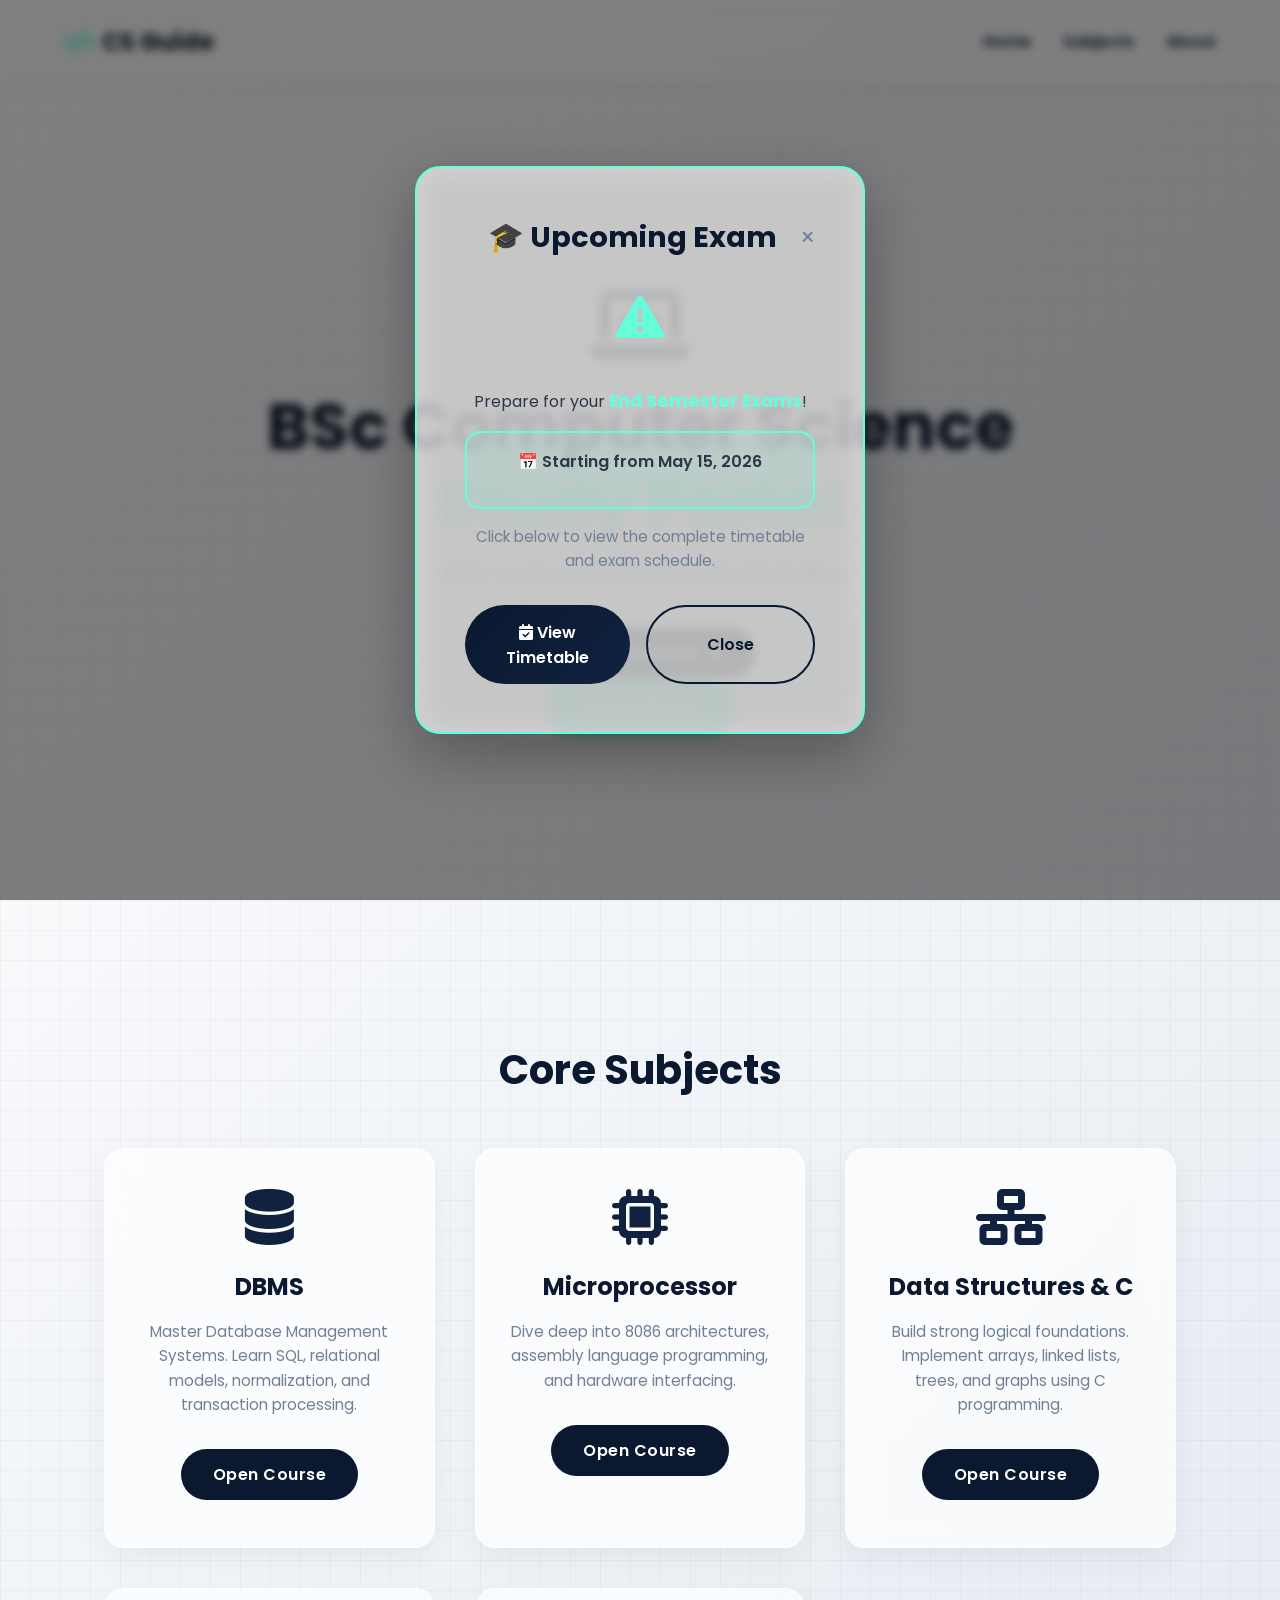
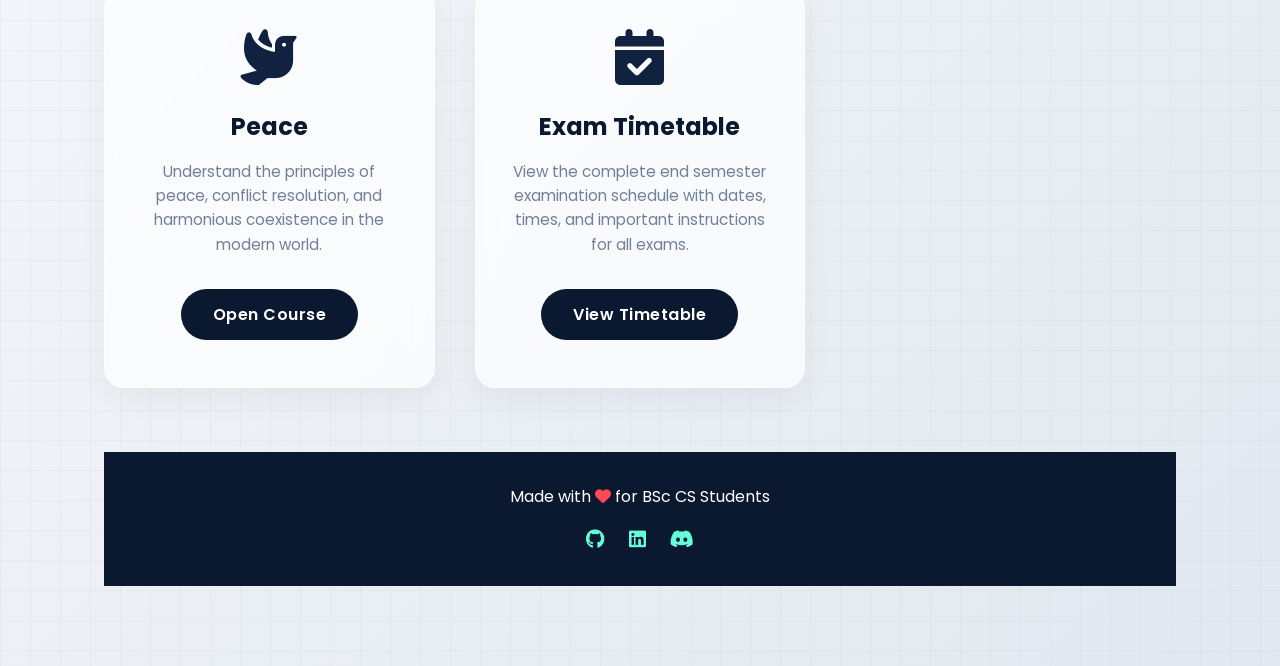
==== index.html @ b163d726 "Add files via upload" ====
<!DOCTYPE html>
<html lang="en">
<head>
    <meta charset="UTF-8">
    <meta name="viewport" content="width=device-width, initial-scale=1.0">
    <title>BSc CS Study Portal</title>
    
    <!-- Google Fonts: Poppins -->
    <link href="https://fonts.googleapis.com/css2?family=Poppins:wght@300;400;600;700&display=swap" rel="stylesheet">
    
    <!-- Font Awesome for Icons -->
    <link rel="stylesheet" href="https://cdnjs.cloudflare.com/ajax/libs/font-awesome/6.4.0/css/all.min.css">
    
    <!-- PWA Manifest -->
    <link rel="manifest" href="manifest.json">
    <meta name="theme-color" content="#0a192f">

    <style>
        /* --- CSS VARIABLES --- */
        :root {
            --primary-dark: #0a192f;   /* Deep Navy Blue */
            --primary-light: #112240;
            --accent: #64ffda;         /* Teal / Cyan */
            --text-main: #2d3748;
            --text-light: #718096;
            --bg-gradient-start: #ffffff;
            --bg-gradient-end: #e2e8f0;
            --glass-bg: rgba(255, 255, 255, 0.7);
            --glass-border: rgba(255, 255, 255, 0.5);
        }

        /* --- BASE STYLES & RESET --- */
        * {
            margin: 0;
            padding: 0;
            box-sizing: border-box;
            font-family: 'Poppins', sans-serif;
            scroll-behavior: smooth;
        }

        body {
            color: var(--text-main);
            /* Light gradient + subtle grid pattern */
            background: linear-gradient(135deg, var(--bg-gradient-start), var(--bg-gradient-end));
            position: relative;
            overflow-x: hidden;
        }

        /* Subtle Background Grid Pattern */
        body::before {
            content: '';
            position: absolute;
            top: 0; left: 0; right: 0; bottom: 0;
            background-image: 
                linear-gradient(rgba(10, 25, 47, 0.03) 1px, transparent 1px),
                linear-gradient(90deg, rgba(10, 25, 47, 0.03) 1px, transparent 1px);
            background-size: 30px 30px;
            z-index: -1;
        }

        a {
            text-decoration: none;
            color: inherit;
        }

        /* --- NAVBAR --- */
        nav {
            position: fixed;
            width: 100%;
            top: 0;
            z-index: 1000;
            display: flex;
            justify-content: space-between;
            align-items: center;
            padding: 1.5rem 5%;
            /* Glassmorphism Effect */
            background: var(--glass-bg);
            backdrop-filter: blur(10px);
            border-bottom: 1px solid var(--glass-border);
            box-shadow: 0 4px 6px rgba(0, 0, 0, 0.05);
            transition: all 0.3s ease;
        }

        .logo {
            font-size: 1.5rem;
            font-weight: 700;
            color: var(--primary-dark);
            display: flex;
            align-items: center;
            gap: 0.5rem;
        }

        .logo i {
            color: var(--accent);
            text-shadow: 0 0 5px rgba(100, 255, 218, 0.5);
        }

        .nav-links {
            display: flex;
            list-style: none;
            gap: 2rem;
        }

        .nav-links a {
            font-weight: 600;
            color: var(--primary-dark);
            position: relative;
            transition: color 0.3s;
        }

        .nav-links a:hover {
            color: var(--accent);
        }

        .install-btn {
            display: inline-block;
            background: var(--accent);
            color: #ffffff;
            border: none;
            padding: 1rem 2.5rem;
            border-radius: 50px;
            font-size: 1rem;
            font-weight: 700;
            cursor: pointer;
            transition: all 0.3s ease;
            box-shadow: 0 2px 6px rgba(0, 0, 0, 0.15);
        }

        .install-btn:hover {
            background: #52e3c2;
            transform: translateY(-2px);
            box-shadow: 0 4px 8px rgba(0, 0, 0, 0.15);
        }

        /* --- HERO SECTION --- */
        .hero {
            min-height: 100vh;
            display: flex;
            flex-direction: column;
            justify-content: center;
            align-items: center;
            text-align: center;
            padding: 0 20px;
            margin-top: 60px; /* Offset for fixed navbar */
        }

        .hero h1 {
            font-size: clamp(2.5rem, 5vw, 4.5rem);
            color: var(--primary-dark);
            margin-bottom: 1rem;
            line-height: 1.2;
        }

        .hero h1 span {
            color: var(--accent);
            text-shadow: 0 2px 10px rgba(100, 255, 218, 0.3);
        }

        .hero p {
            font-size: 1.2rem;
            color: var(--text-light);
            max-width: 600px;
            margin-bottom: 2.5rem;
        }

        .hero-icon {
            font-size: 5rem;
            color: var(--primary-dark);
            margin-bottom: 1.5rem;
            animation: float 3s ease-in-out infinite;
        }

        @keyframes float {
            0% { transform: translateY(0px); }
            50% { transform: translateY(-15px); }
            100% { transform: translateY(0px); }
        }

        /* --- SUBJECTS SECTION --- */
        .subjects {
            padding: 5rem 5%;
            max-width: 1200px;
            margin: 0 auto;
        }

        .section-title {
            text-align: center;
            font-size: 2.5rem;
            color: var(--primary-dark);
            margin-bottom: 3rem;
        }

        .card-container {
            display: grid;
            grid-template-columns: repeat(auto-fit, minmax(300px, 1fr));
            gap: 2.5rem;
        }

        /* Glassmorphism Cards */
        .card {
            background: var(--glass-bg);
            backdrop-filter: blur(16px);
            border: 1px solid var(--glass-border);
            border-radius: 20px;
            padding: 2.5rem 2rem;
            text-align: center;
            box-shadow: 0 10px 30px rgba(0, 0, 0, 0.05);
            transition: all 0.4s cubic-bezier(0.175, 0.885, 0.32, 1.275);
            opacity: 0; /* For scroll animation */
            transform: translateY(30px); /* For scroll animation */
        }

        /* Animation class added via JS */
        .card.show {
            opacity: 1;
            transform: translateY(0);
        }

        .card:hover {
            transform: translateY(-10px) scale(1.02);
            box-shadow: 0 20px 40px rgba(10, 25, 47, 0.1);
            border-color: var(--accent);
        }

        .card-icon {
            font-size: 3.5rem;
            color: var(--primary-light);
            margin-bottom: 1.5rem;
            transition: color 0.3s;
        }

        .card:hover .card-icon {
            color: var(--accent);
        }

        .card h3 {
            font-size: 1.5rem;
            color: var(--primary-dark);
            margin-bottom: 1rem;
        }

        .card p {
            color: var(--text-light);
            font-size: 0.95rem;
            margin-bottom: 2rem;
            line-height: 1.6;
            min-height: 70px;
        }

        /* --- BUTTONS --- */
        .btn {
            display: inline-block;
            background: var(--primary-dark);
            color: #ffffff;
            padding: 0.8rem 2rem;
            border-radius: 50px;
            font-weight: 600;
            letter-spacing: 0.5px;
            transition: all 0.3s ease;
            position: relative;
            overflow: hidden;
            z-index: 1;
        }

        .btn::before {
            content: '';
            position: absolute;
            top: 0; left: 0; width: 100%; height: 100%;
            background: linear-gradient(45deg, var(--primary-dark), var(--accent));
            z-index: -1;
            transition: opacity 0.3s ease;
            opacity: 0;
        }

        .btn:hover::before {
            opacity: 1;
        }

        .btn:hover {
            color: #ffffff;
            box-shadow: 0 5px 15px rgba(100, 255, 218, 0.4);
        }

        /* --- FOOTER --- */
        footer {
            background: var(--primary-dark);
            color: #ffffff;
            text-align: center;
            padding: 2rem 5%;
            margin-top: 4rem;
        }

        .social-links {
            margin-top: 1rem;
        }

        .social-links a {
            color: var(--accent);
            font-size: 1.2rem;
            margin: 0 10px;
            transition: transform 0.3s;
            display: inline-block;
        }

        .social-links a:hover {
            transform: translateY(-3px);
            color: #ffffff;
        }

        /* --- RESPONSIVE DESIGN --- */
        /* --- EXAM POPUP MODAL --- */
        .modal {
            display: none;
            position: fixed;
            z-index: 2000;
            left: 0;
            top: 0;
            width: 100%;
            height: 100%;
            background-color: rgba(0, 0, 0, 0.5);
            backdrop-filter: blur(5px);
            animation: fadeIn 0.3s ease-in;
        }

        @keyframes fadeIn {
            from { opacity: 0; }
            to { opacity: 1; }
        }

        .modal.show {
            display: flex;
            justify-content: center;
            align-items: center;
        }

        .modal-content {
            background: var(--glass-bg);
            backdrop-filter: blur(16px);
            border: 2px solid var(--accent);
            border-radius: 25px;
            padding: 3rem;
            max-width: 450px;
            width: 90%;
            text-align: center;
            box-shadow: 0 20px 60px rgba(0, 0, 0, 0.3);
            animation: slideIn 0.4s cubic-bezier(0.175, 0.885, 0.32, 1.275);
            position: relative;
        }

        @keyframes slideIn {
            from {
                transform: translateY(-50px);
                opacity: 0;
            }
            to {
                transform: translateY(0);
                opacity: 1;
            }
        }

        .modal-header {
            display: flex;
            justify-content: space-between;
            align-items: center;
            margin-bottom: 1.5rem;
        }

        .modal-title {
            font-size: 1.8rem;
            color: var(--primary-dark);
            font-weight: 700;
            margin: 0;
            flex-grow: 1;
        }

        .close-btn {
            background: none;
            border: none;
            font-size: 1.5rem;
            color: var(--text-light);
            cursor: pointer;
            transition: color 0.3s;
        }

        .close-btn:hover {
            color: var(--accent);
        }

        .modal-icon {
            font-size: 3rem;
            color: var(--accent);
            margin-bottom: 1rem;
            animation: pulse 1.5s ease-in-out infinite;
        }

        @keyframes pulse {
            0%, 100% { transform: scale(1); }
            50% { transform: scale(1.1); }
        }

        .modal-body {
            margin: 2rem 0;
        }

        .modal-body p {
            color: var(--text-main);
            font-size: 1rem;
            line-height: 1.6;
            margin-bottom: 1rem;
        }

        .modal-body .highlight {
            color: var(--accent);
            font-weight: 700;
            font-size: 1.1rem;
        }

        .modal-body .countdown {
            background: rgba(100, 255, 218, 0.1);
            border: 2px solid var(--accent);
            border-radius: 15px;
            padding: 1rem;
            margin: 1rem 0;
            font-weight: 600;
            color: var(--primary-dark);
        }

        .modal-footer {
            display: flex;
            gap: 1rem;
            margin-top: 2rem;
        }

        .modal-btn {
            flex: 1;
            padding: 0.9rem 1.5rem;
            border: none;
            border-radius: 50px;
            font-weight: 600;
            cursor: pointer;
            font-size: 1rem;
            transition: all 0.3s ease;
        }

        .modal-btn-primary {
            background: linear-gradient(135deg, var(--primary-dark), var(--primary-light));
            color: #ffffff;
        }

        .modal-btn-primary:hover {
            box-shadow: 0 8px 20px rgba(100, 255, 218, 0.4);
            transform: translateY(-2px);
        }

        .modal-btn-secondary {
            background: transparent;
            color: var(--primary-dark);
            border: 2px solid var(--primary-dark);
        }

        .modal-btn-secondary:hover {
            background: var(--primary-dark);
            color: #ffffff;
        }

        @media (max-width: 768px) {
            .nav-links {
                display: none; /* In a real app, you'd add a hamburger menu here */
            }
            .hero {
                padding-top: 80px;
            }
            .card-container {
                grid-template-columns: 1fr;
            }
            .modal-content {
                padding: 2rem;
                margin: 1rem;
            }
            .modal-title {
                font-size: 1.4rem;
            }
        }
    </style>
</head>
<body>

    <!-- Header / Navbar -->
    <nav>
        <div class="logo">
            <i class="fa-solid fa-code"></i> CS Guide
        </div>
        <ul class="nav-links">
            <li><a href="#home">Home</a></li>
            <li><a href="#subjects">Subjects</a></li>
            <li><a href="#about">About</a></li>
        </ul>
    </nav>

    <!-- Exam Notification Modal -->
    <div id="examModal" class="modal">
        <div class="modal-content">
            <div class="modal-header">
                <h2 class="modal-title">🎓 Upcoming Exam</h2>
                <button class="close-btn" onclick="closeExamModal()">&times;</button>
            </div>
            <div class="modal-icon">
                <i class="fa-solid fa-triangle-exclamation"></i>
            </div>
            <div class="modal-body">
                <p>Prepare for your <span class="highlight">End Semester Exams</span>!</p>
                <div class="countdown">
                    <p>📅 Starting from May 15, 2026</p>
                </div>
                <p style="font-size: 0.95rem; color: var(--text-light);">Click below to view the complete timetable and exam schedule.</p>
            </div>
            <div class="modal-footer">
                <a href="timetable.html" class="modal-btn modal-btn-primary">
                    <i class="fa-solid fa-calendar-check"></i> View Timetable
                </a>
                <button class="modal-btn modal-btn-secondary" onclick="closeExamModal()">Close</button>
            </div>
        </div>
    </div>

    <!-- Hero Section -->
    <section class="hero" id="home">
        <i class="fa-solid fa-laptop-code hero-icon"></i>
        <h1>BSc Computer Science <br><span>Study Portal</span></h1>
        <p>Refer to drive and plylist for deyail studies</p>
        <a href="#subjects" class="btn">Explore Courses <i class="fa-solid fa-arrow-down" style="margin-left: 8px;"></i></a>
        <button id="installBtn" class="install-btn"><i class="fa-solid fa-download"></i> Install App</button>
    </section>

    <!-- Main Subjects Section -->
    <section class="subjects" id="subjects">
        <h2 class="section-title">Core Subjects</h2>
        
        <div class="card-container">
            
            <!-- DBMS Card -->
            <div class="card">
                <i class="fa-solid fa-database card-icon"></i>
                <h3>DBMS</h3>
                <p>Master Database Management Systems. Learn SQL, relational models, normalization, and transaction processing.</p>
                <!-- Links to external page -->
                <a href="dbms.html" class="btn">Open Course</a>
            </div>

            <!-- Microprocessor Card -->
            <div class="card">
                <i class="fa-solid fa-microchip card-icon"></i>
                <h3>Microprocessor</h3>
                <p>Dive deep into 8086 architectures, assembly language programming, and hardware interfacing.</p>
                <!-- Links to external page -->
                <a href="micro.html" class="btn">Open Course</a>
            </div>

            <!-- Data Structures Card -->
            <div class="card">
                <i class="fa-solid fa-network-wired card-icon"></i>
                <h3>Data Structures & C</h3>
                <p>Build strong logical foundations. Implement arrays, linked lists, trees, and graphs using C programming.</p>
                <!-- Links to external page -->
                <a href="https://www.w3schools.com/dsa/index.php" class="btn">Open Course</a>
            </div>

            <!-- Peace Card -->
            <div class="card">
                <i class="fa-solid fa-dove card-icon"></i>
                <h3>Peace</h3>
                <p>Understand the principles of peace, conflict resolution, and harmonious coexistence in the modern world.</p>
                <!-- Links to PDF -->
                <a href="docs/peace.pdf" class="btn">Open Course</a>
            </div>

            <!-- Exam Timetable Card -->
            <div class="card">
                <i class="fa-solid fa-calendar-check card-icon"></i>
                <h3>Exam Timetable</h3>
                <p>View the complete end semester examination schedule with dates, times, and important instructions for all exams.</p>
                <!-- Links to timetable page -->
                <a href="timetable.html" class="btn">View Timetable</a>
            </div>

        </div>
    <footer id="about">
        <p>Made with <i class="fa-solid fa-heart" style="color: #ff4757;"></i> for BSc CS Students</p>
        <div class="social-links">
            <a href="#"><i class="fa-brands fa-github"></i></a>
            <a href="#"><i class="fa-brands fa-linkedin"></i></a>
            <a href="#"><i class="fa-brands fa-discord"></i></a>
        </div>
    </footer>

    <!-- JavaScript for Scroll Animations -->
    <script>
        // Modal Functions
        function openExamModal() {
            document.getElementById('examModal').classList.add('show');
        }

        function closeExamModal() {
            document.getElementById('examModal').classList.remove('show');
            // Store in localStorage so it doesn't show again for 24 hours
            localStorage.setItem('examModalClosed', new Date().getTime());
        }

        // Close modal when clicking outside the modal content
        window.onclick = function(event) {
            const modal = document.getElementById('examModal');
            if (event.target === modal) {
                closeExamModal();
            }
        }

        // Show modal on page load (if not closed in last 24 hours)
        window.addEventListener('load', function() {
            const lastClosed = localStorage.getItem('examModalClosed');
            const now = new Date().getTime();
            const twentyFourHours = 24 * 60 * 60 * 1000;

            // Show modal if it hasn't been closed or if 24 hours have passed
            if (!lastClosed || (now - lastClosed) > twentyFourHours) {
                openExamModal();
            }
        });

        // Intersection Observer to trigger fade-in animations on scroll
        const observer = new IntersectionObserver((entries) => {
            entries.forEach(entry => {
                if (entry.isIntersecting) {
                    entry.target.classList.add('show');
                }
            });
        }, {
            threshold: 0.1 // Triggers when 10% of the element is visible
        });

        const cards = document.querySelectorAll('.card');
        cards.forEach((card, index) => {
            // Add a slight stagger delay to the cards
            card.style.transitionDelay = `${index * 150}ms`;
            observer.observe(card);
        });
    </script>
    
    <!-- Service Worker Registration for PWA -->
    <script>
        if ('serviceWorker' in navigator) {
            window.addEventListener('load', () => {
                navigator.serviceWorker.register('/sw.js')
                    .then(registration => {
                        console.log('Service Worker registered:', registration);
                    })
                    .catch(error => {
                        console.log('Service Worker registration failed:', error);
                    });
            });
        }

        // PWA Install Prompt
        let deferredPrompt;
        const installBtn = document.getElementById('installBtn');

        window.addEventListener('beforeinstallprompt', (e) => {
            // Prevent the mini-infobar from appearing on mobile
            e.preventDefault();
            // Stash the event so it can be triggered later
            deferredPrompt = e;
        });

        installBtn.addEventListener('click', (e) => {
            if (deferredPrompt) {
                // Show the install prompt
                deferredPrompt.prompt();
                // Wait for the user to respond to the prompt
                deferredPrompt.userChoice.then((choiceResult) => {
                    if (choiceResult.outcome === 'accepted') {
                        console.log('User accepted the install prompt');
                        installBtn.style.display = 'none';
                    } else {
                        console.log('User dismissed the install prompt');
                    }
                    deferredPrompt = null;
                });
            } else {
                // Fallback for browsers that don't support beforeinstallprompt
                alert('To install this app, look for the install icon in your browser\'s address bar or menu.');
            }
        });

        window.addEventListener('appinstalled', (evt) => {
            console.log('App was installed');
            installBtn.style.display = 'none';
        });
    </script>
</body>
</html>
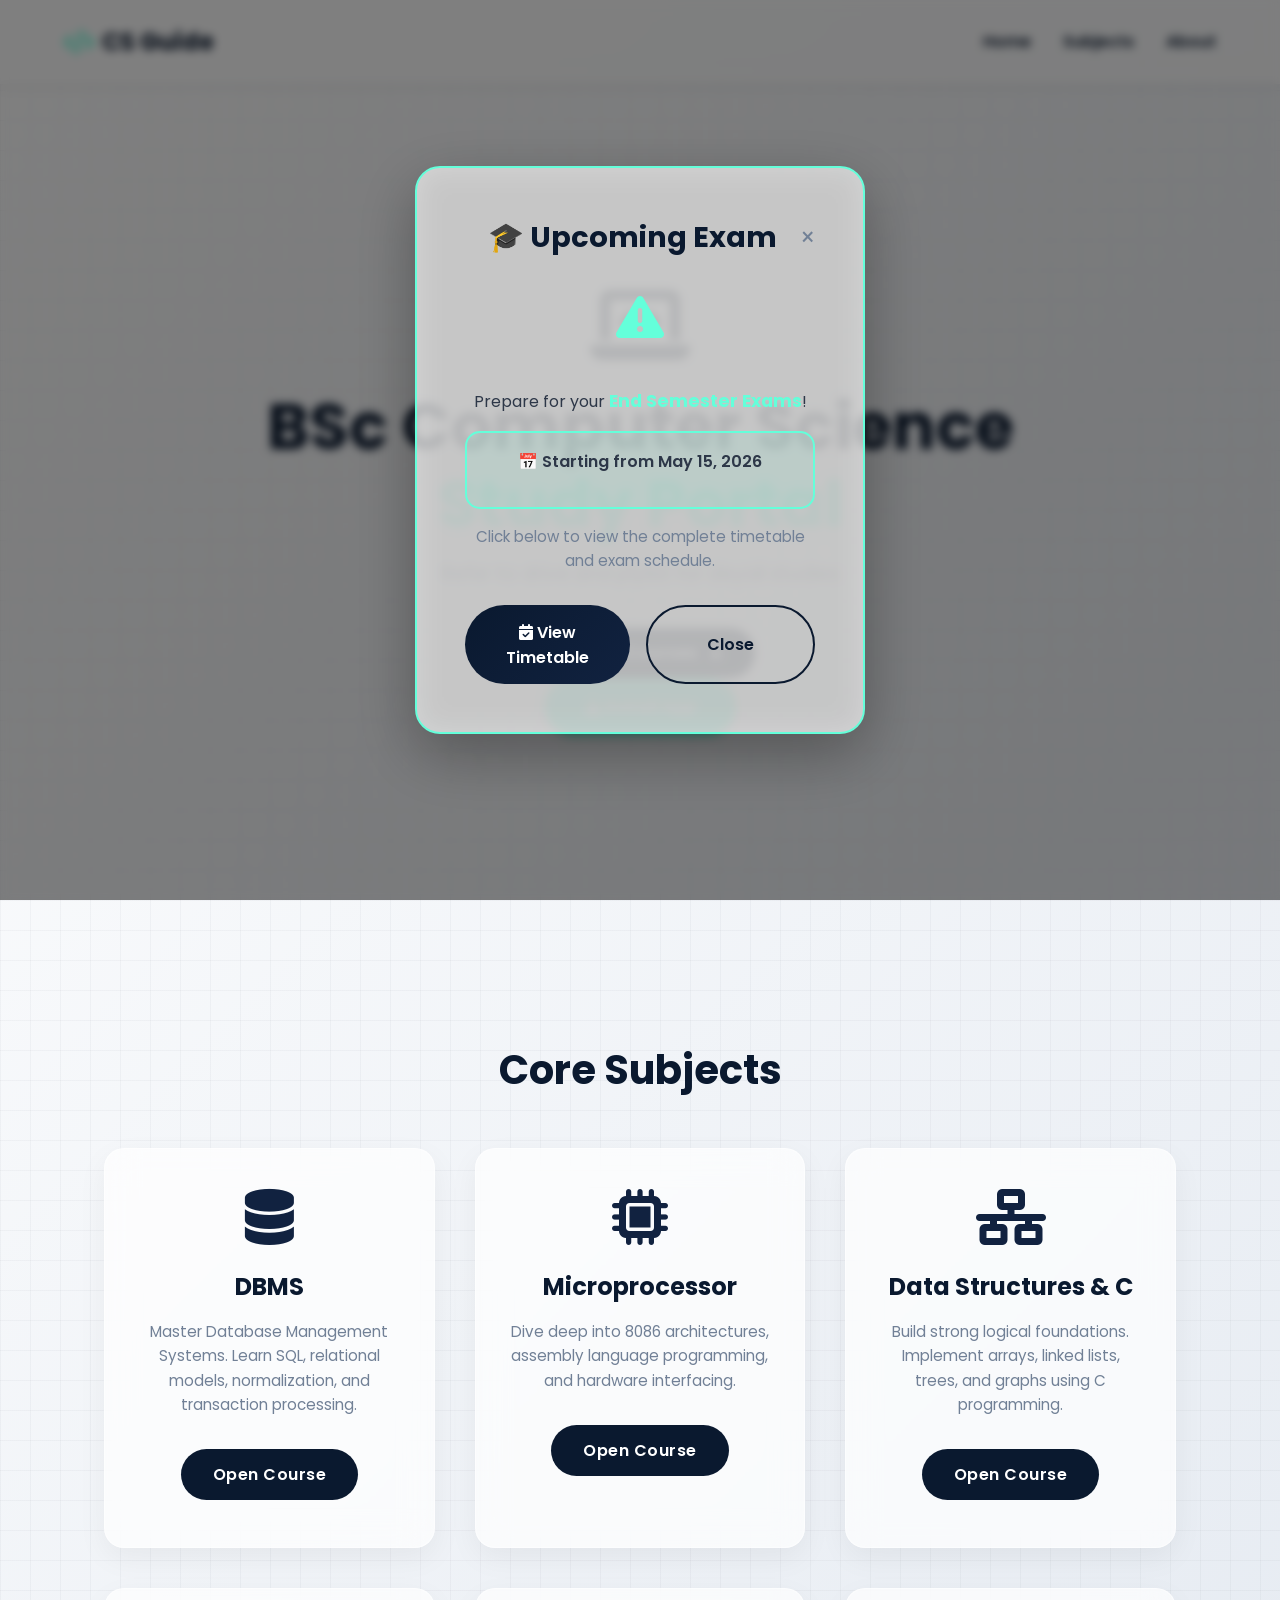
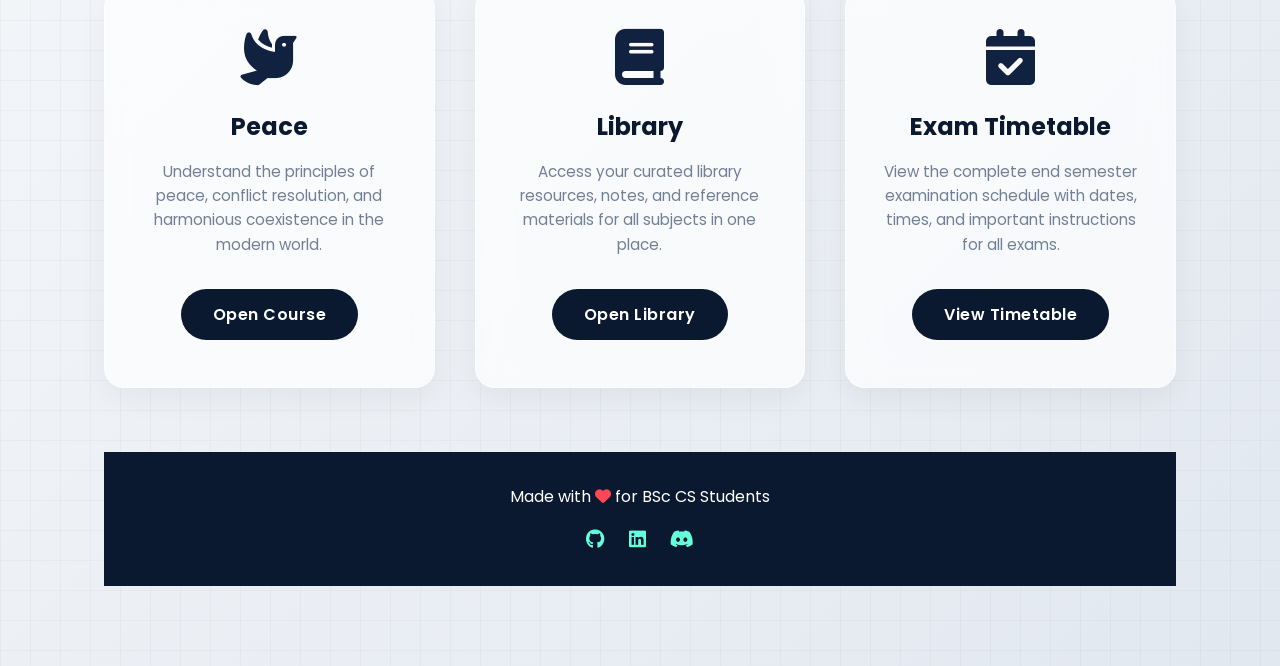
==== commit 079bd4c2: "Add files via upload" ====
--- a/index.html
+++ b/index.html
@@ -570,8 +570,17 @@
                 <i class="fa-solid fa-dove card-icon"></i>
                 <h3>Peace</h3>
                 <p>Understand the principles of peace, conflict resolution, and harmonious coexistence in the modern world.</p>
-                <!-- Links to PDF -->
-                <a href="docs/peace.pdf" class="btn">Open Course</a>
+                <!-- Links to external page -->
+                <a href="peace.html" class="btn">Open Course</a>
+            </div>
+
+            <!-- Library Card -->
+            <div class="card">
+                <i class="fa-solid fa-book card-icon"></i>
+                <h3>Library</h3>
+                <p>Access your curated library resources, notes, and reference materials for all subjects in one place.</p>
+                <!-- Links to library page -->
+                <a href="library.html" class="btn">Open Library</a>
             </div>
 
             <!-- Exam Timetable Card -->
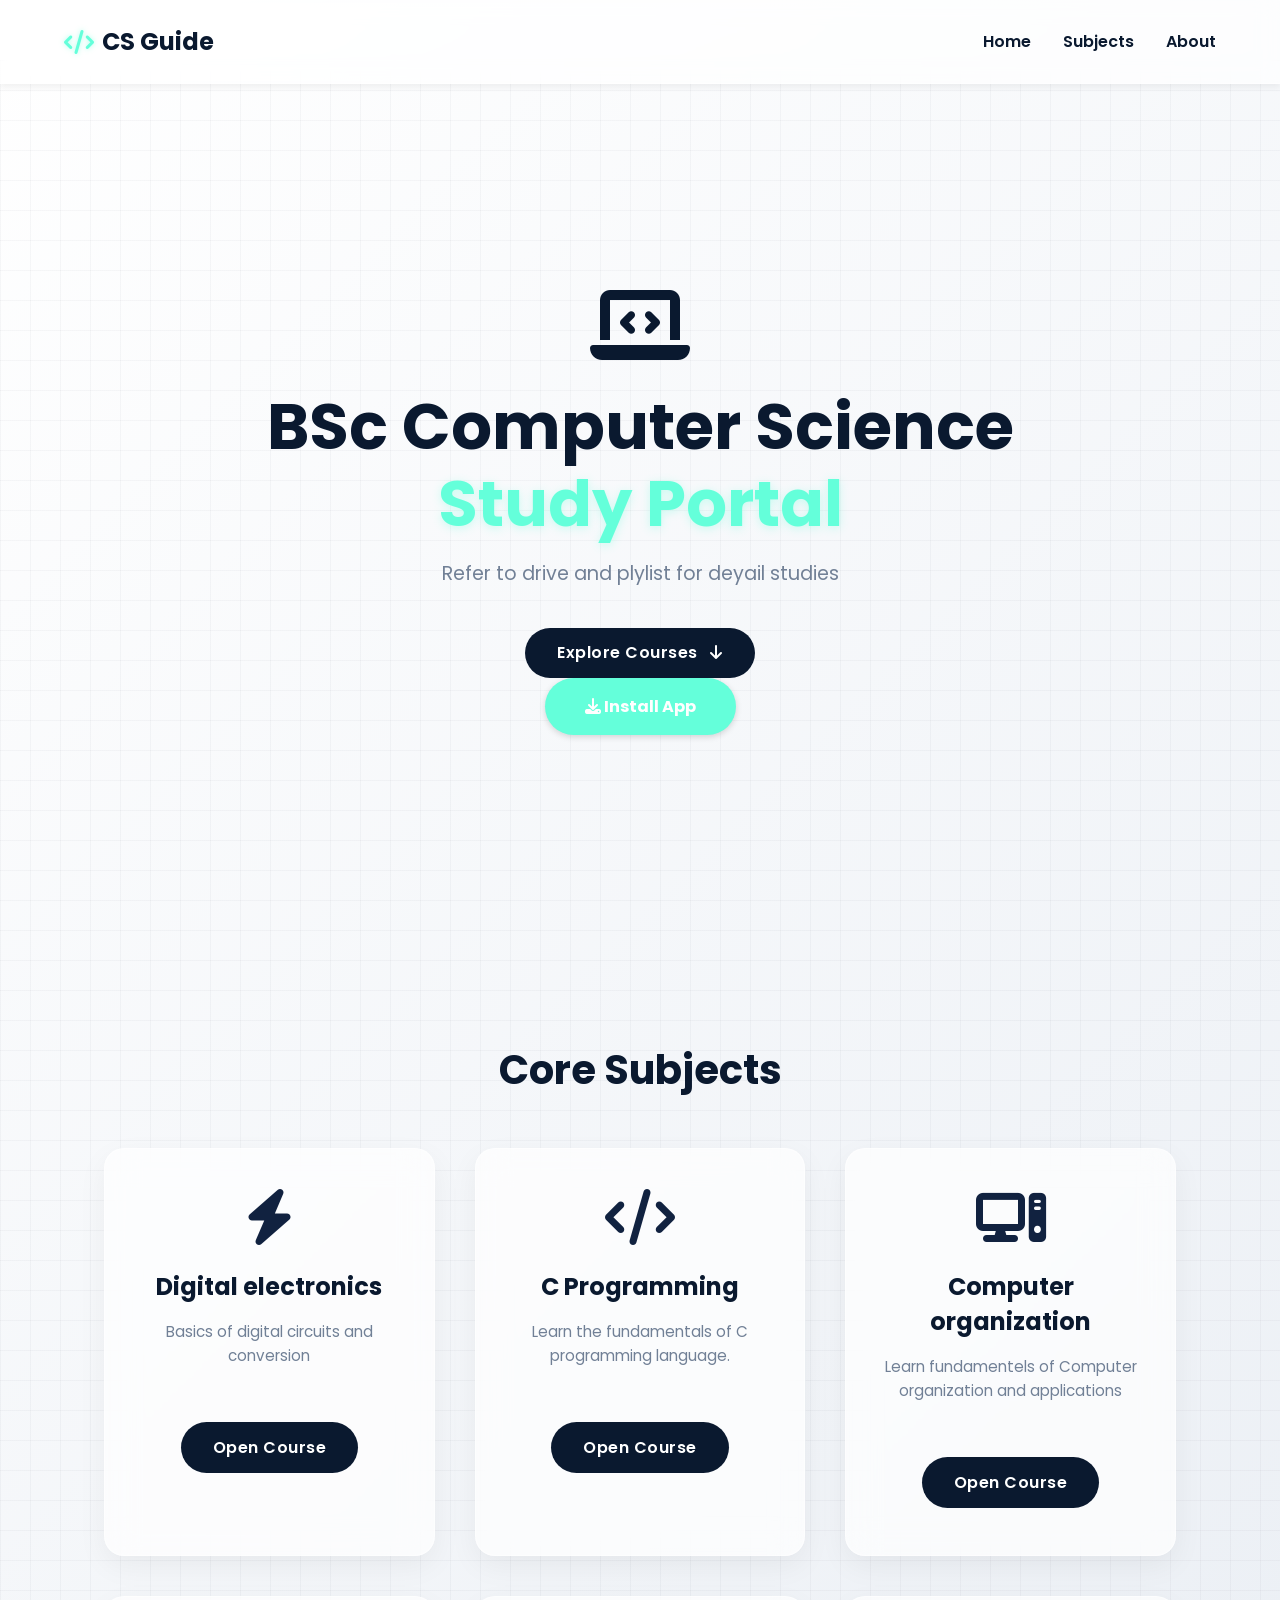
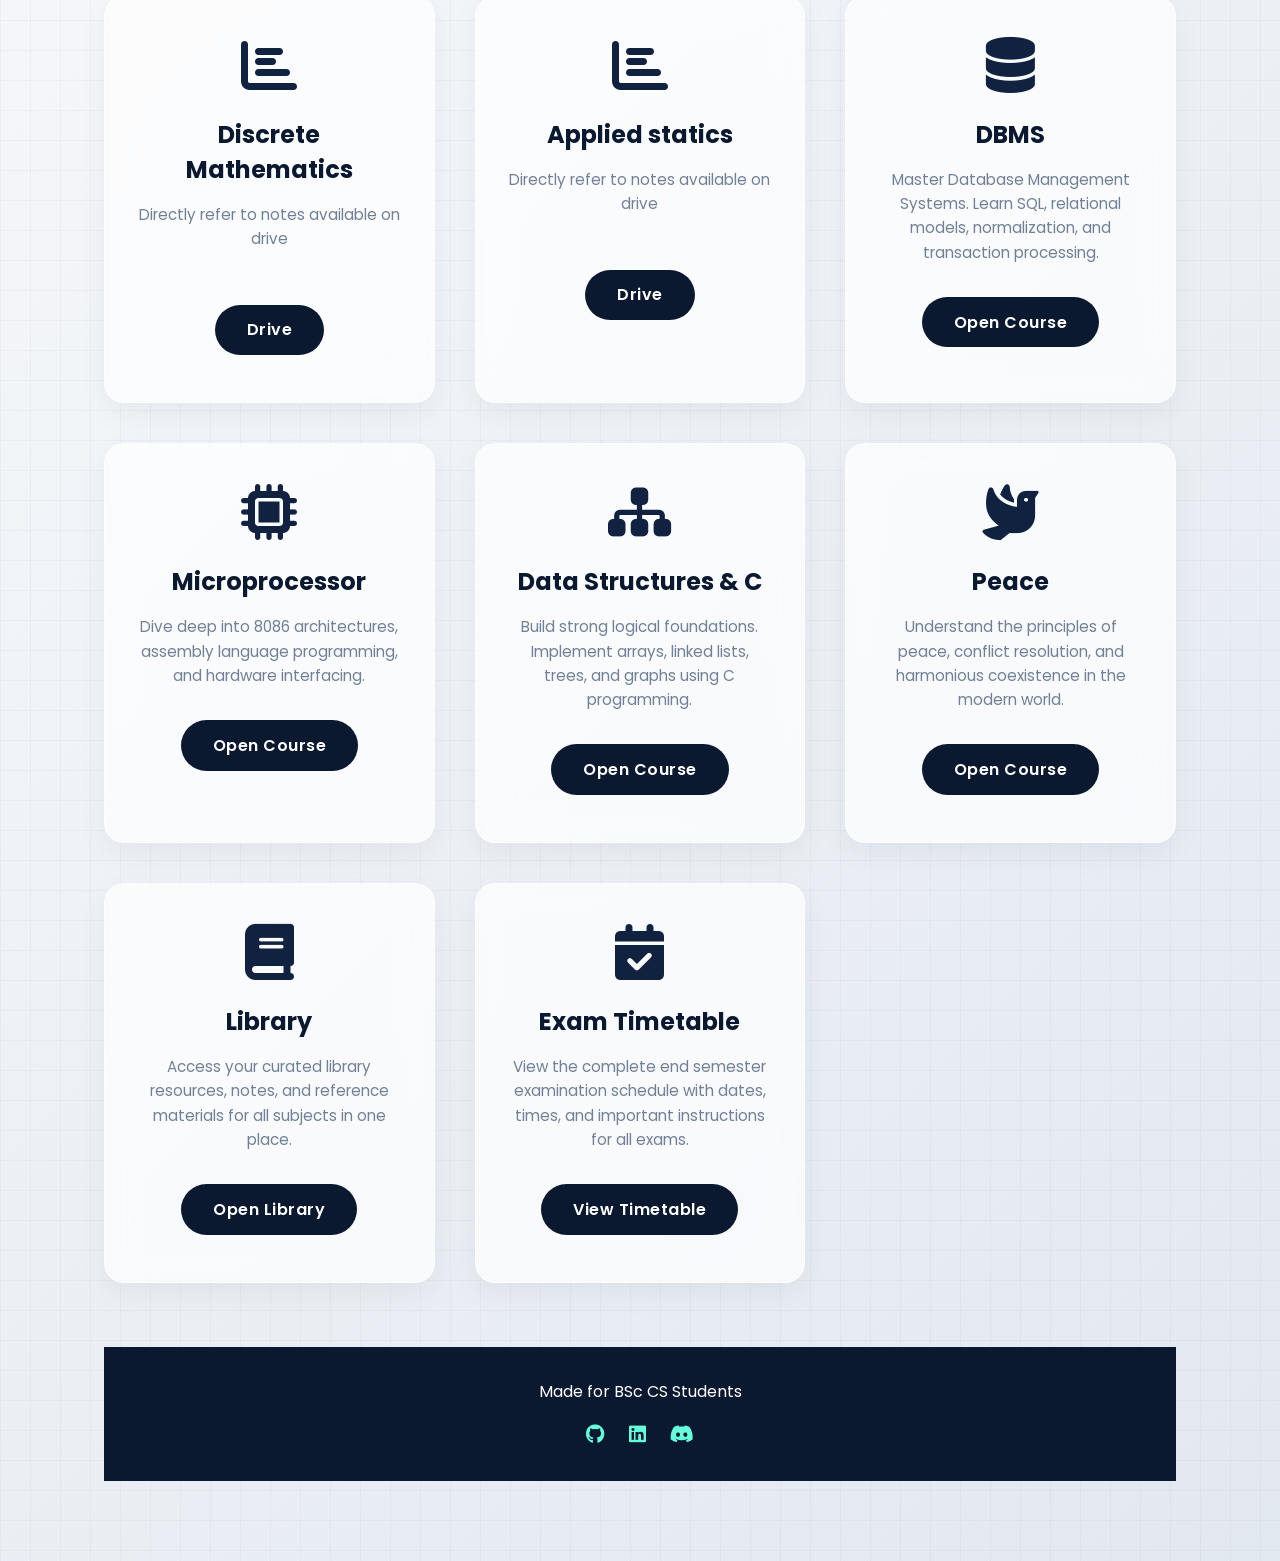
==== commit ae6bba7b: "Add files via upload" ====
--- a/index.html
+++ b/index.html
@@ -10,10 +10,6 @@
     
     <!-- Font Awesome for Icons -->
     <link rel="stylesheet" href="https://cdnjs.cloudflare.com/ajax/libs/font-awesome/6.4.0/css/all.min.css">
-    
-    <!-- PWA Manifest -->
-    <link rel="manifest" href="manifest.json">
-    <meta name="theme-color" content="#0a192f">
 
     <style>
         /* --- CSS VARIABLES --- */
@@ -498,7 +494,7 @@
     </nav>
 
     <!-- Exam Notification Modal -->
-    <div id="examModal" class="modal">
+ <!-- <div id="examModal" class="modal">
         <div class="modal-content">
             <div class="modal-header">
                 <h2 class="modal-title">🎓 Upcoming Exam</h2>
@@ -521,7 +517,7 @@
                 <button class="modal-btn modal-btn-secondary" onclick="closeExamModal()">Close</button>
             </div>
         </div>
-    </div>
+    </div> -->  
 
     <!-- Hero Section -->
     <section class="hero" id="home">
@@ -538,6 +534,51 @@
         
         <div class="card-container">
             
+            <!-- Digital electronics -->
+            <div class="card">
+                <i class="fa-solid fa-bolt card-icon"></i>
+                <h3>Digital electronics</h3>
+                <p>Basics of digital circuits and conversion</p>
+                <!-- Links to external page -->
+                <a href="upcomming.html" class="btn">Open Course</a>
+            </div> 
+
+            <!-- C programming -->
+            <div class="card">
+                <i class="fa-solid fa-code card-icon"></i>
+                <h3>C Programming</h3>
+                <p>Learn the fundamentals of C programming language.</p>
+                <!-- Links to external page -->
+                <a href="https://www.w3schools.com/c/c_intro.php" class="btn">Open Course</a>
+            </div>
+
+            <!-- Computer orginazation-->
+            <div class="card">
+                <i class="fa-solid fa-computer card-icon"></i>
+                <h3>Computer organization</h3>
+                <p>Learn fundamentels of Computer organization and applications</p>
+                <!-- Links to external page -->
+                <a href="upcomming.html" class="btn">Open Course</a>
+            </div>
+
+            <!-- Descrete Maths-->
+            <div class="card">
+                <i class="fa-solid fa-chart-bar card-icon"></i>
+                <h3>Discrete Mathematics</h3>
+                <p>Directly refer to notes available on drive</p>
+                <!-- Links to external page -->
+                <a href="https://drive.google.com/drive/folders/15zktn5iy_W19FlaU7ZWNYQQM2l0MkSCJ?usp=drive_link" class="btn">Drive</a>
+            </div>
+
+            <!-- Applied statics-->
+            <div class="card">
+                <i class="fa-solid fa-chart-bar card-icon"></i>
+                <h3>Applied statics</h3>
+                <p>Directly refer to notes available on drive</p>
+                <!-- Links to external page -->
+                <a href="https://drive.google.com/drive/folders/1lSsdepGSuoCoI-VDi45gAXhel7ZaSjwI?usp=drive_link" class="btn">Drive</a>
+            </div>
+
             <!-- DBMS Card -->
             <div class="card">
                 <i class="fa-solid fa-database card-icon"></i>
@@ -558,11 +599,11 @@
 
             <!-- Data Structures Card -->
             <div class="card">
-                <i class="fa-solid fa-network-wired card-icon"></i>
+                <i class="fa-solid fa-sitemap card-icon"></i>
                 <h3>Data Structures & C</h3>
                 <p>Build strong logical foundations. Implement arrays, linked lists, trees, and graphs using C programming.</p>
                 <!-- Links to external page -->
-                <a href="https://www.w3schools.com/dsa/index.php" class="btn">Open Course</a>
+                <a href="https://www.geeksforgeeks.org/dsa/lmns-data-structures/" class="btn">Open Course</a>
             </div>
 
             <!-- Peace Card -->
@@ -580,7 +621,7 @@
                 <h3>Library</h3>
                 <p>Access your curated library resources, notes, and reference materials for all subjects in one place.</p>
                 <!-- Links to library page -->
-                <a href="library.html" class="btn">Open Library</a>
+                <a href="https://drive.google.com/drive/folders/1aBUnMwhmpcdNhNzcz46ek5PPRmB-enQU?usp=drive_link" class="btn">Open Library</a>
             </div>
 
             <!-- Exam Timetable Card -->
@@ -589,14 +630,14 @@
                 <h3>Exam Timetable</h3>
                 <p>View the complete end semester examination schedule with dates, times, and important instructions for all exams.</p>
                 <!-- Links to timetable page -->
-                <a href="timetable.html" class="btn">View Timetable</a>
+                <a href="examtimetable.html" class="btn">View Timetable</a>
             </div>
 
         </div>
     <footer id="about">
-        <p>Made with <i class="fa-solid fa-heart" style="color: #ff4757;"></i> for BSc CS Students</p>
+        <p>Made for BSc CS Students</p>
         <div class="social-links">
-            <a href="#"><i class="fa-brands fa-github"></i></a>
+            <a href="https://github.com/ayush2025-A07"><i class="fa-brands fa-github"></i></a>
             <a href="#"><i class="fa-brands fa-linkedin"></i></a>
             <a href="#"><i class="fa-brands fa-discord"></i></a>
         </div>
@@ -705,4 +746,4 @@
         });
     </script>
 </body>
-</html>+</html>
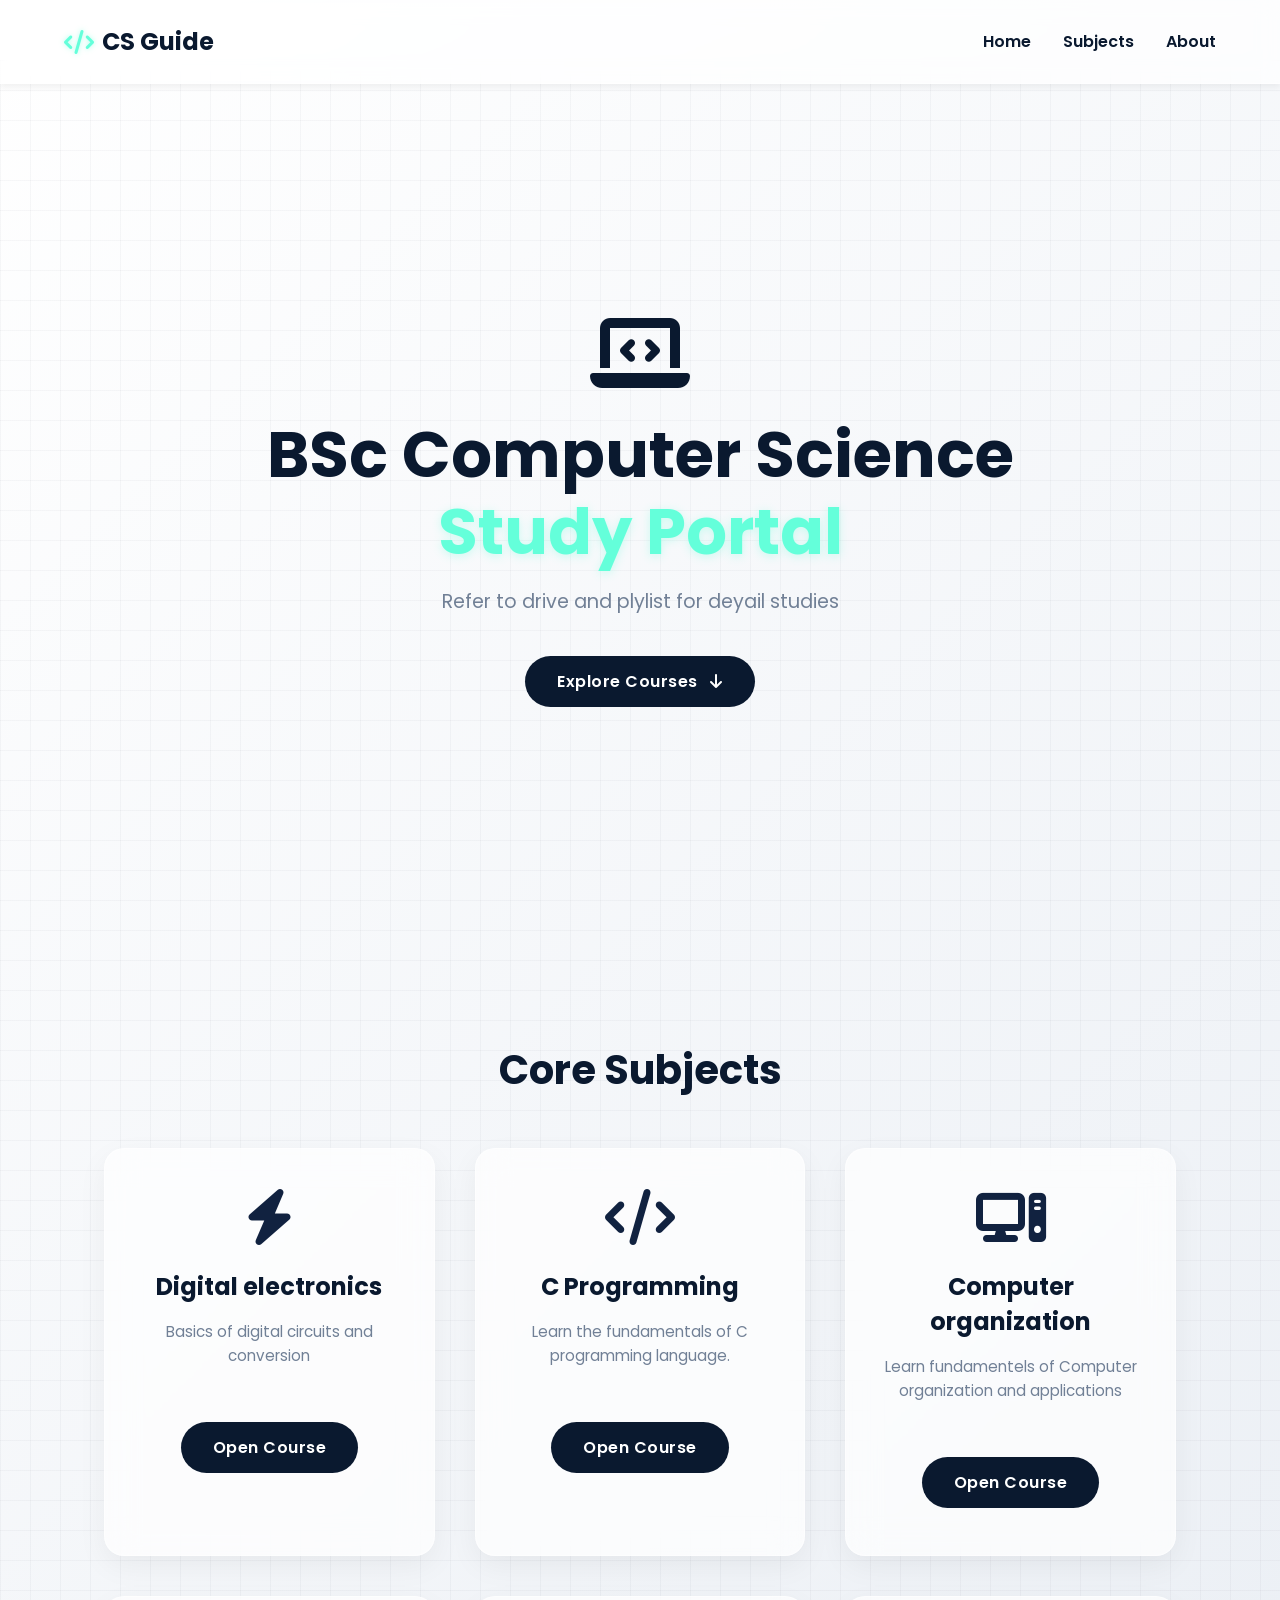
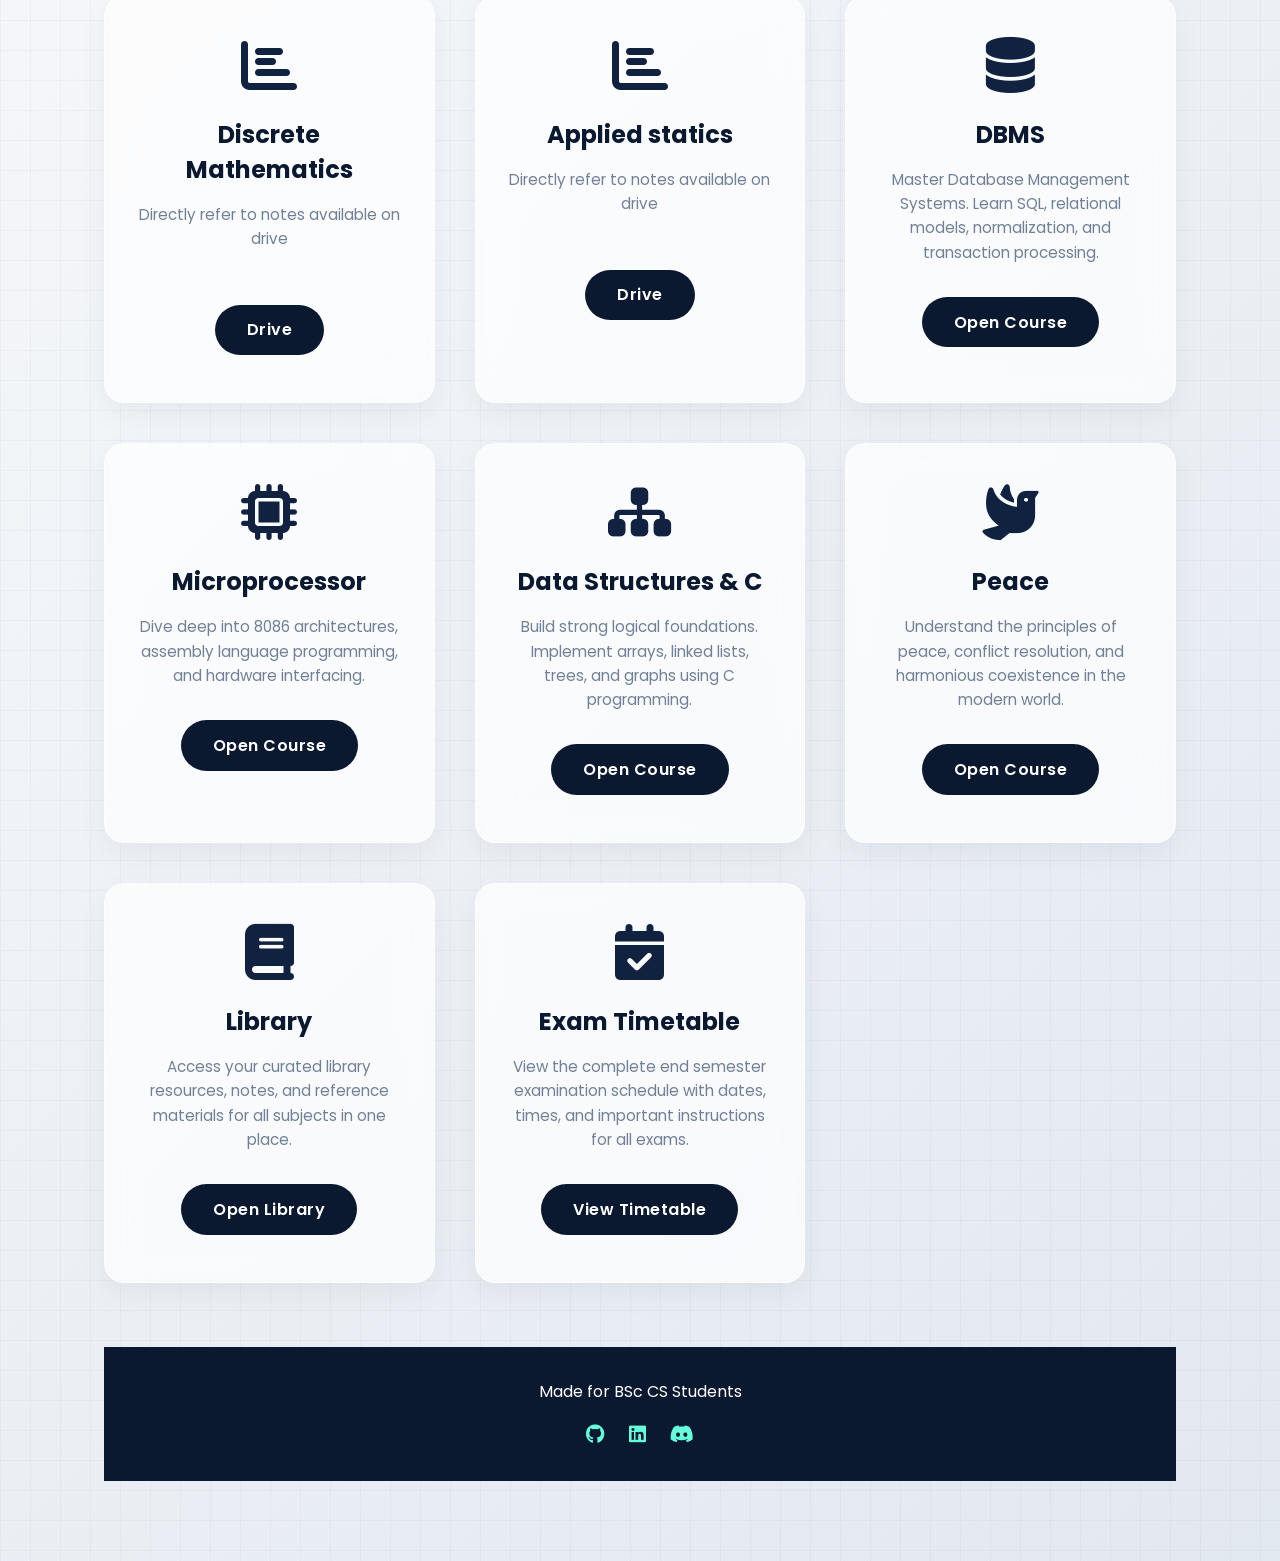
==== commit 3c5c8233: "Update index.html" ====
--- a/index.html
+++ b/index.html
@@ -525,7 +525,6 @@
         <h1>BSc Computer Science <br><span>Study Portal</span></h1>
         <p>Refer to drive and plylist for deyail studies</p>
         <a href="#subjects" class="btn">Explore Courses <i class="fa-solid fa-arrow-down" style="margin-left: 8px;"></i></a>
-        <button id="installBtn" class="install-btn"><i class="fa-solid fa-download"></i> Install App</button>
     </section>
 
     <!-- Main Subjects Section -->
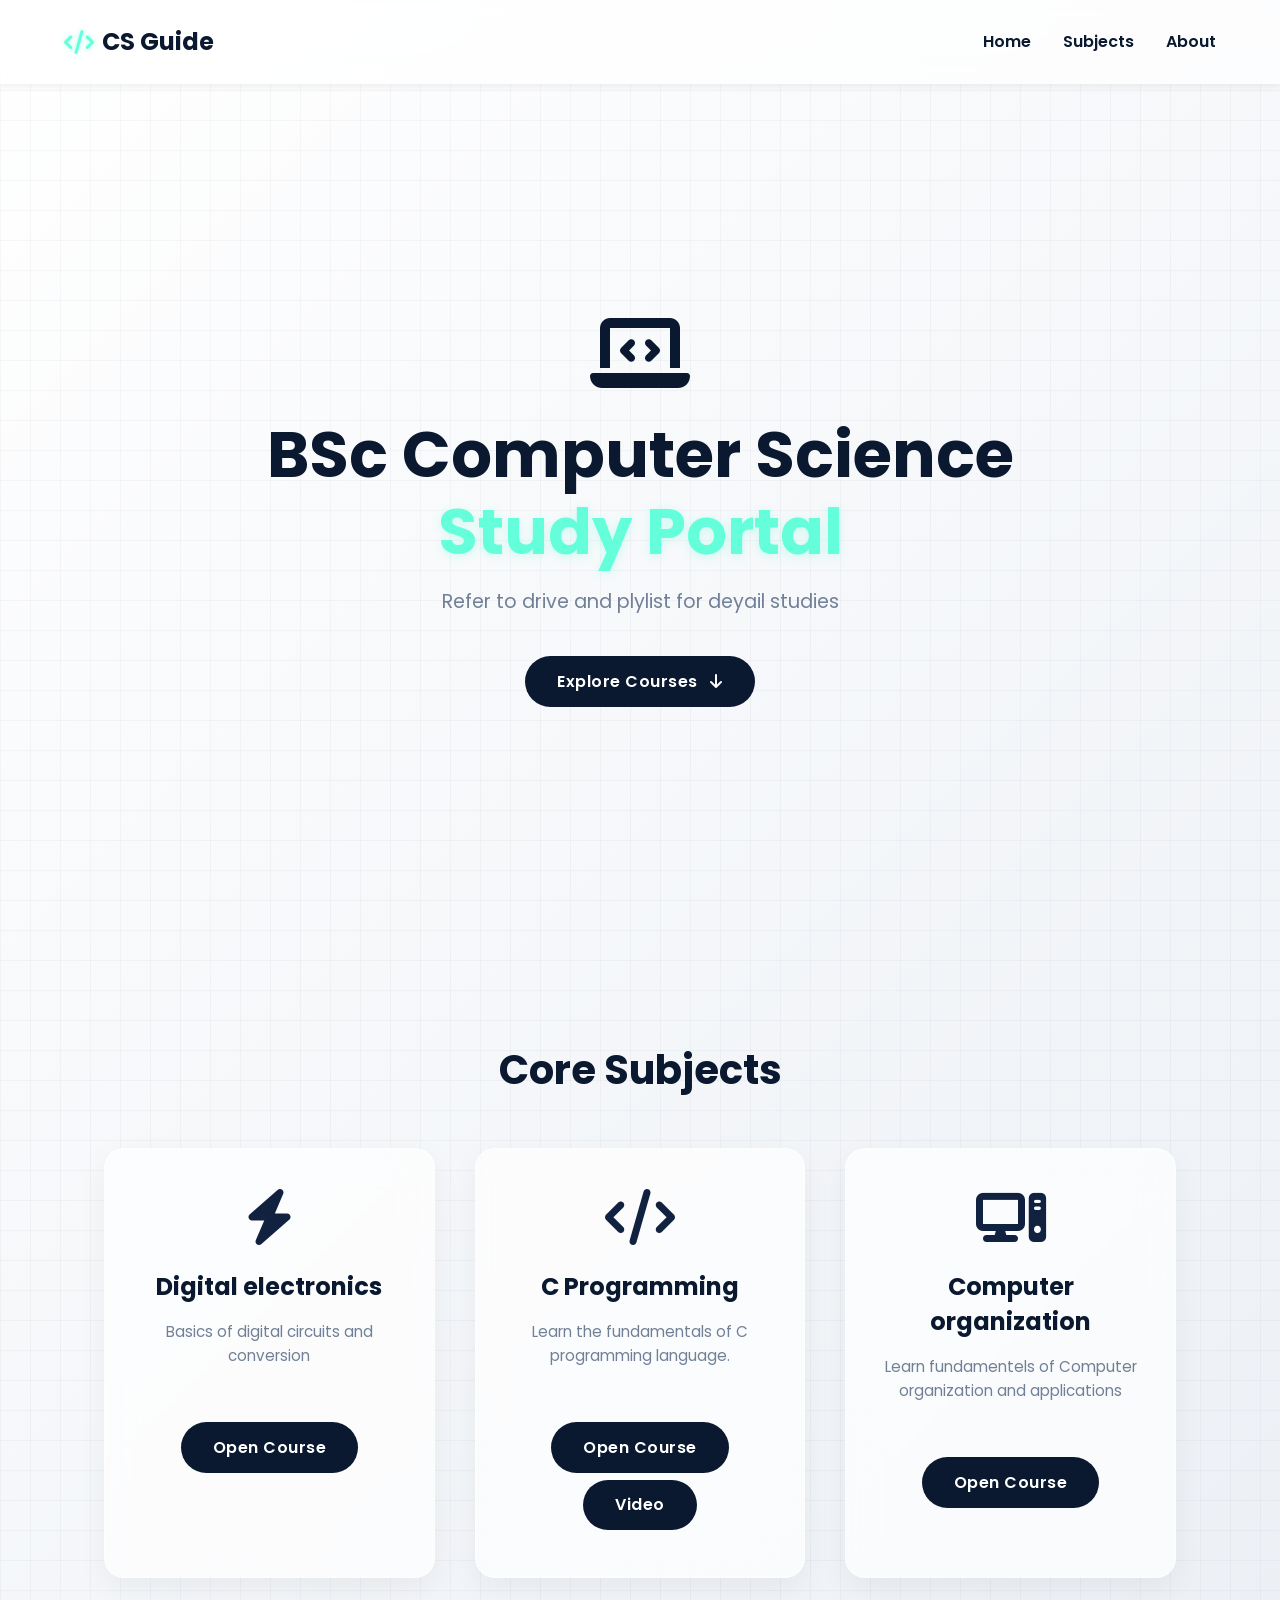
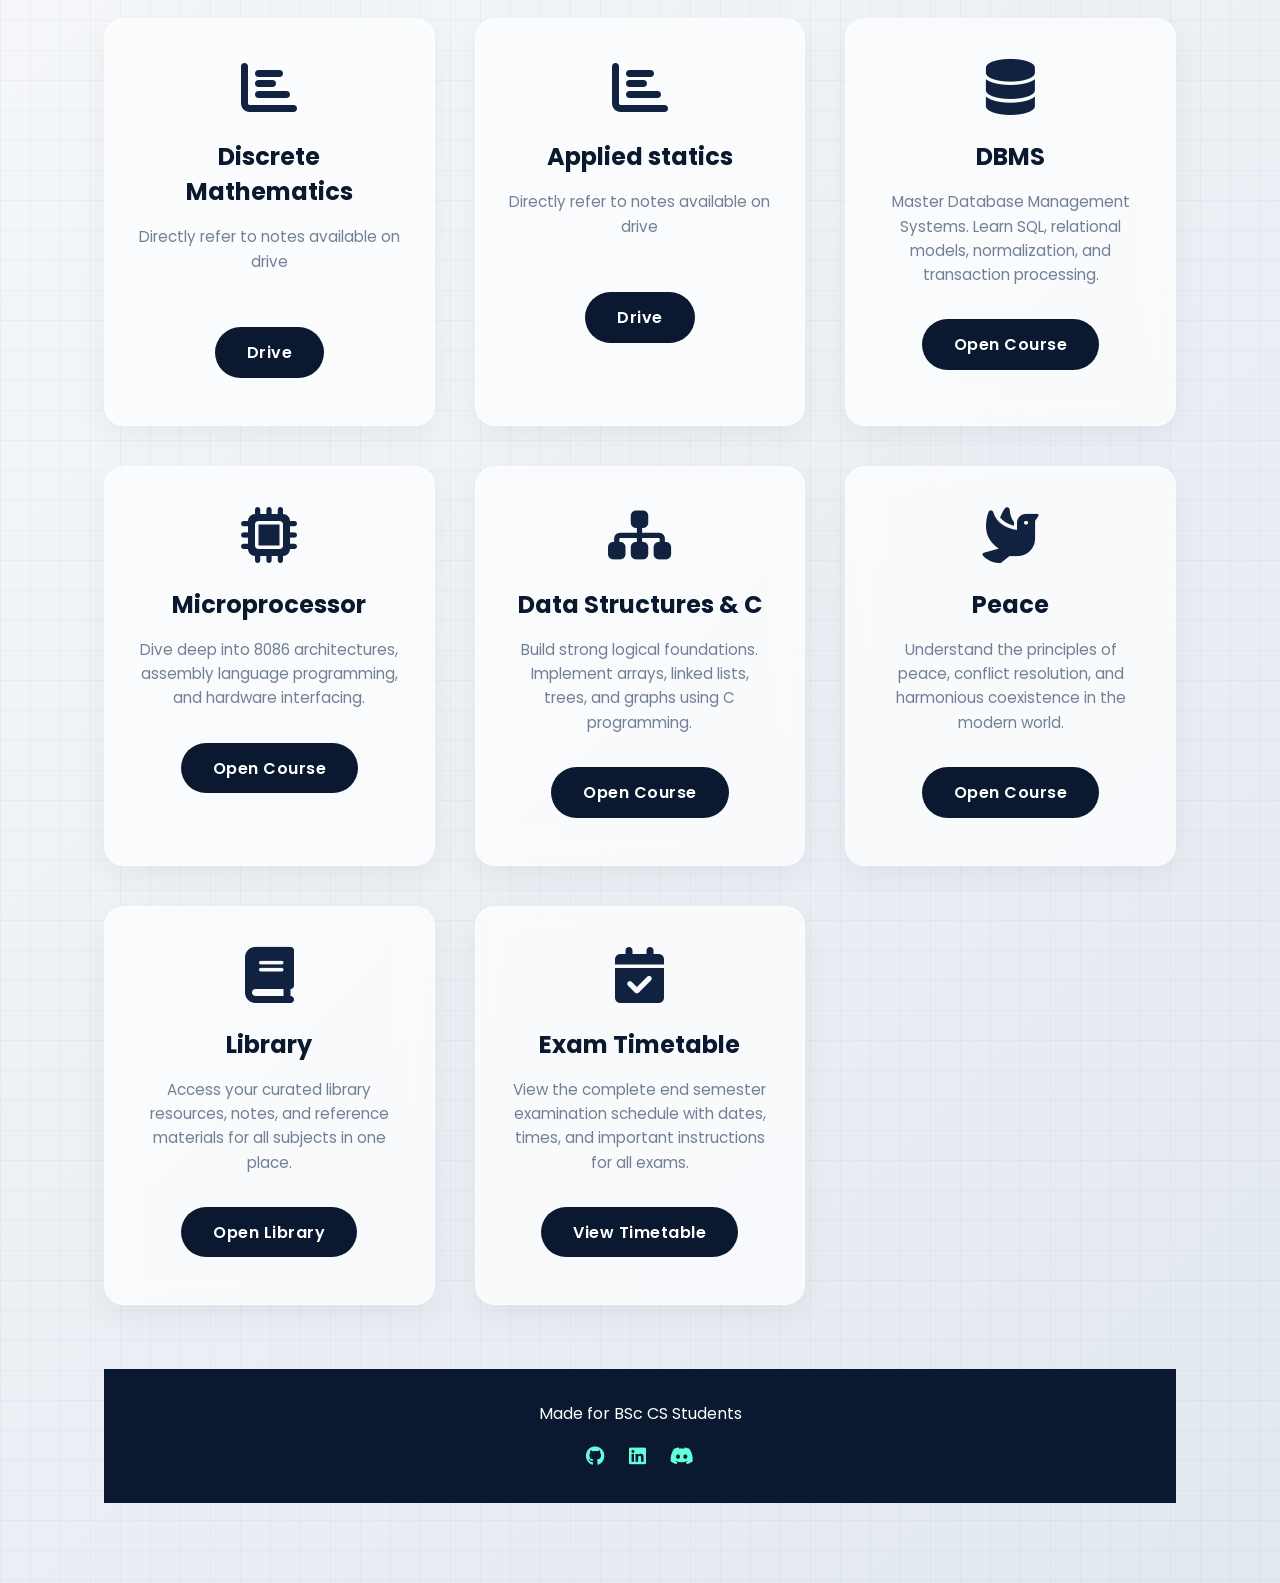
==== commit ef102a5c: "Add files via upload" ====
--- a/index.html
+++ b/index.html
@@ -549,6 +549,7 @@
                 <p>Learn the fundamentals of C programming language.</p>
                 <!-- Links to external page -->
                 <a href="https://www.w3schools.com/c/c_intro.php" class="btn">Open Course</a>
+                <a href="https://youtu.be/xND0t1pr3KY" class="btn">Video</a>
             </div>
 
             <!-- Computer orginazation-->
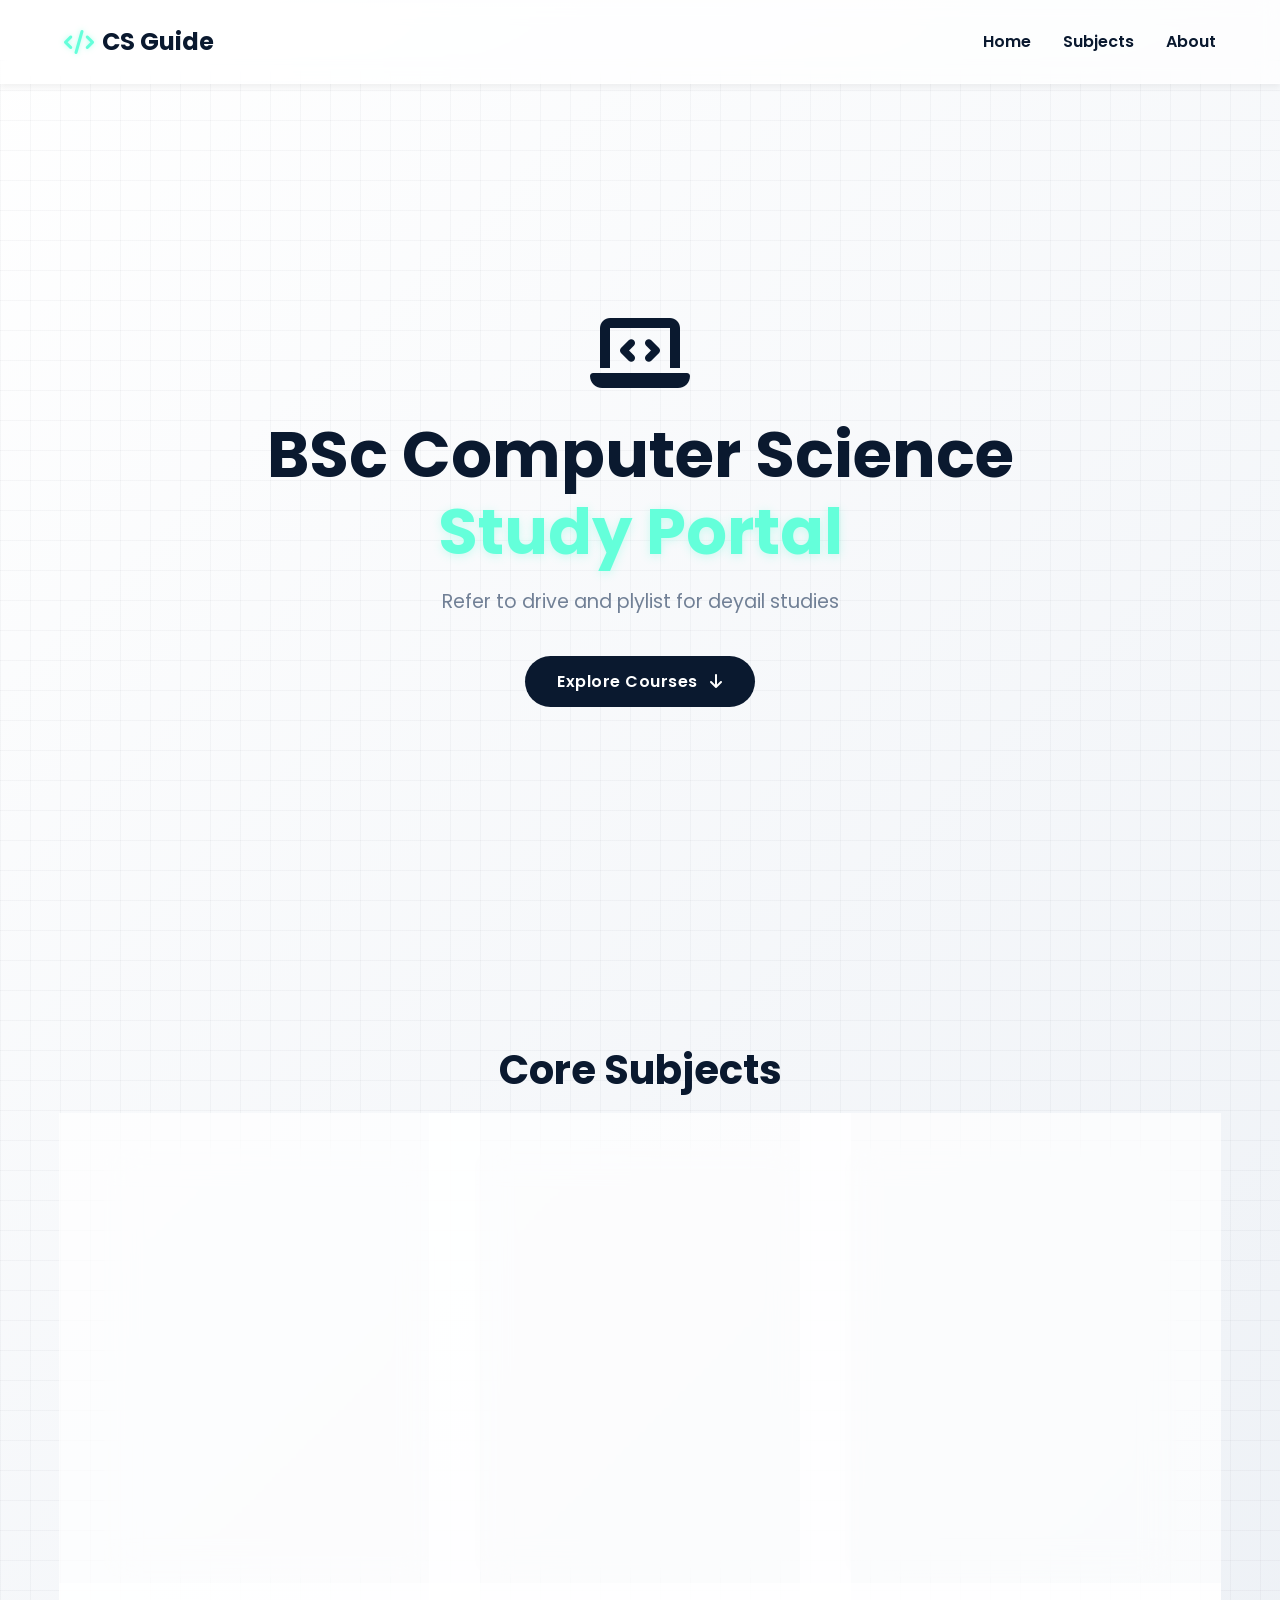
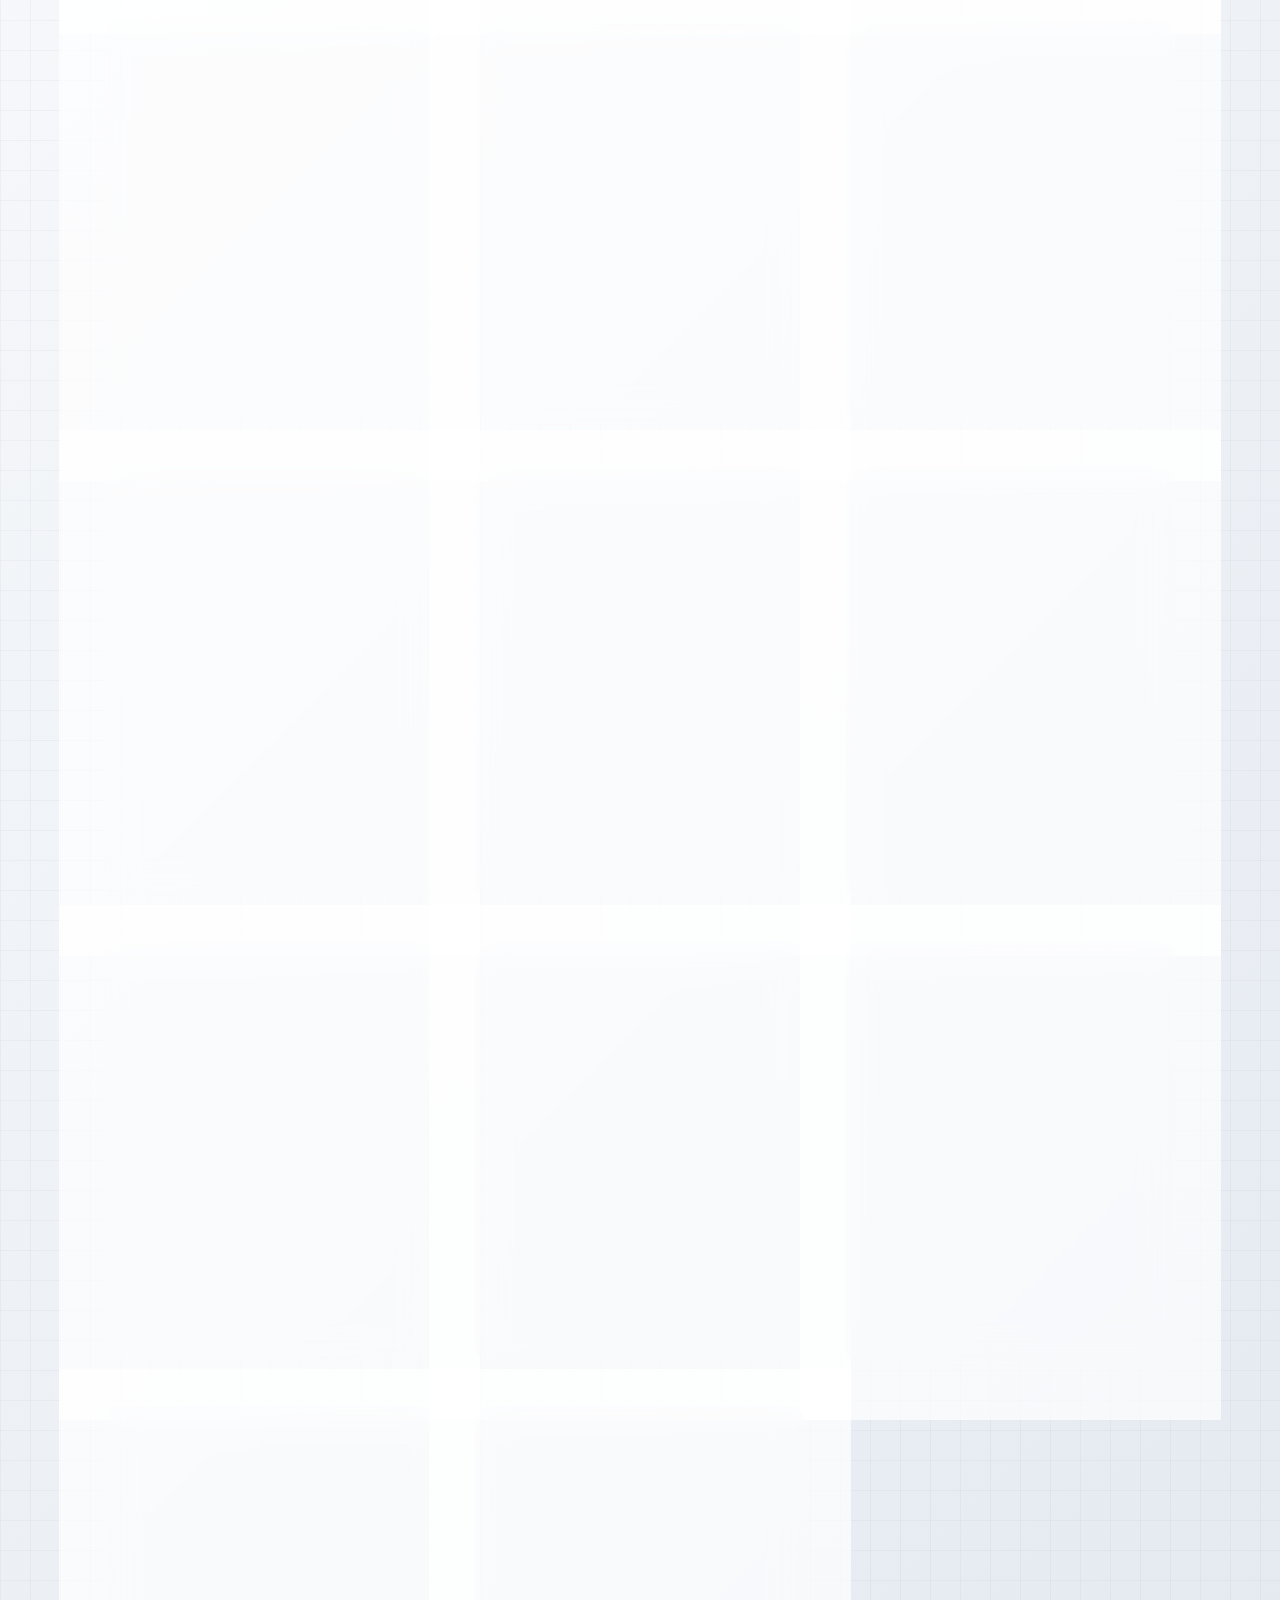
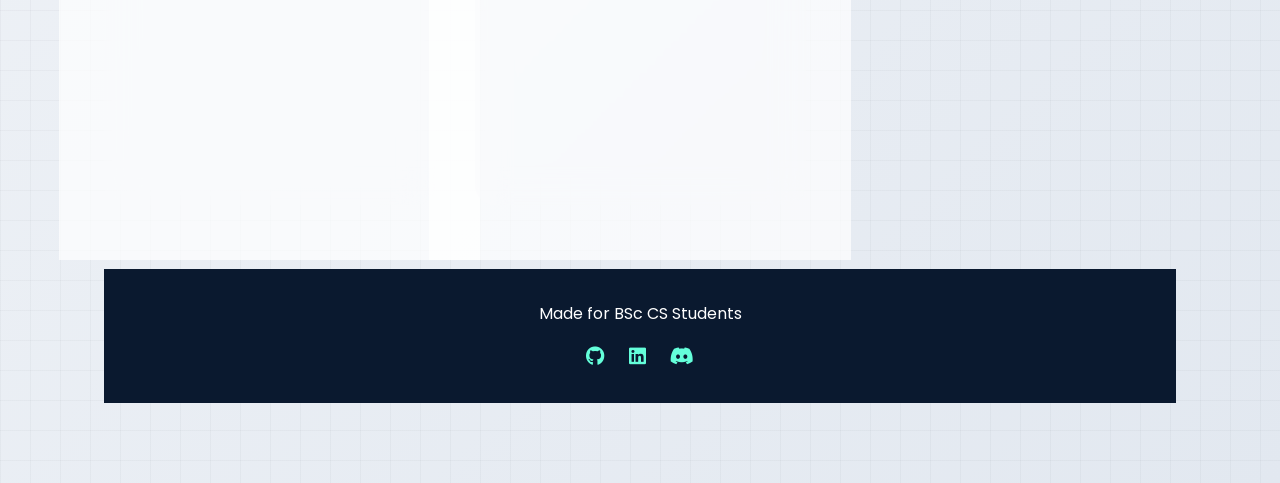
==== commit fd509619: "Update print statement from 'Hello' to 'Goodbye'" ====
--- a/index.html
+++ b/index.html
@@ -604,6 +604,33 @@
                 <p>Build strong logical foundations. Implement arrays, linked lists, trees, and graphs using C programming.</p>
                 <!-- Links to external page -->
                 <a href="https://www.geeksforgeeks.org/dsa/lmns-data-structures/" class="btn">Open Course</a>
+            </div>
+
+            <!-- OOP Card -->
+            <div class="card">
+                <i class="fa-solid fa-sitemap card-icon"></i>
+                <h3>Object-Oriented Programming</h3>
+                <p>Master the concepts of OOP using languages like C++ or Java. Learn about classes, objects, inheritance, and polymorphism.</p>
+                <!-- Links to external page -->
+                <a href="upcomming.html" class="btn">Open Course</a>
+            </div>
+
+            <!-- microcontroller Card -->
+            <div class="card">
+                <i class="fa-solid fa-sitemap card-icon"></i>
+                <h3>Microcontroller</h3>
+                <p>Learn the fundamentals of microcontroller programming, including architecture, assembly language, and embedded systems design.</p>
+                <!-- Links to external page -->
+                <a href="microcontroller.html" class="btn">Open Course</a>
+            </div>
+
+            <!-- Web Technologies Card -->
+            <div class="card">
+                <i class="fa-solid fa-sitemap card-icon"></i>
+                <h3>Web Technologies</h3>
+                <p>Explore the world of web development, including HTML, CSS, JavaScript, and backend technologies.</p>
+                <!-- Links to external page -->
+                <a href="webtech.html" class="btn">Open Course</a>
             </div>
 
             <!-- Peace Card -->
